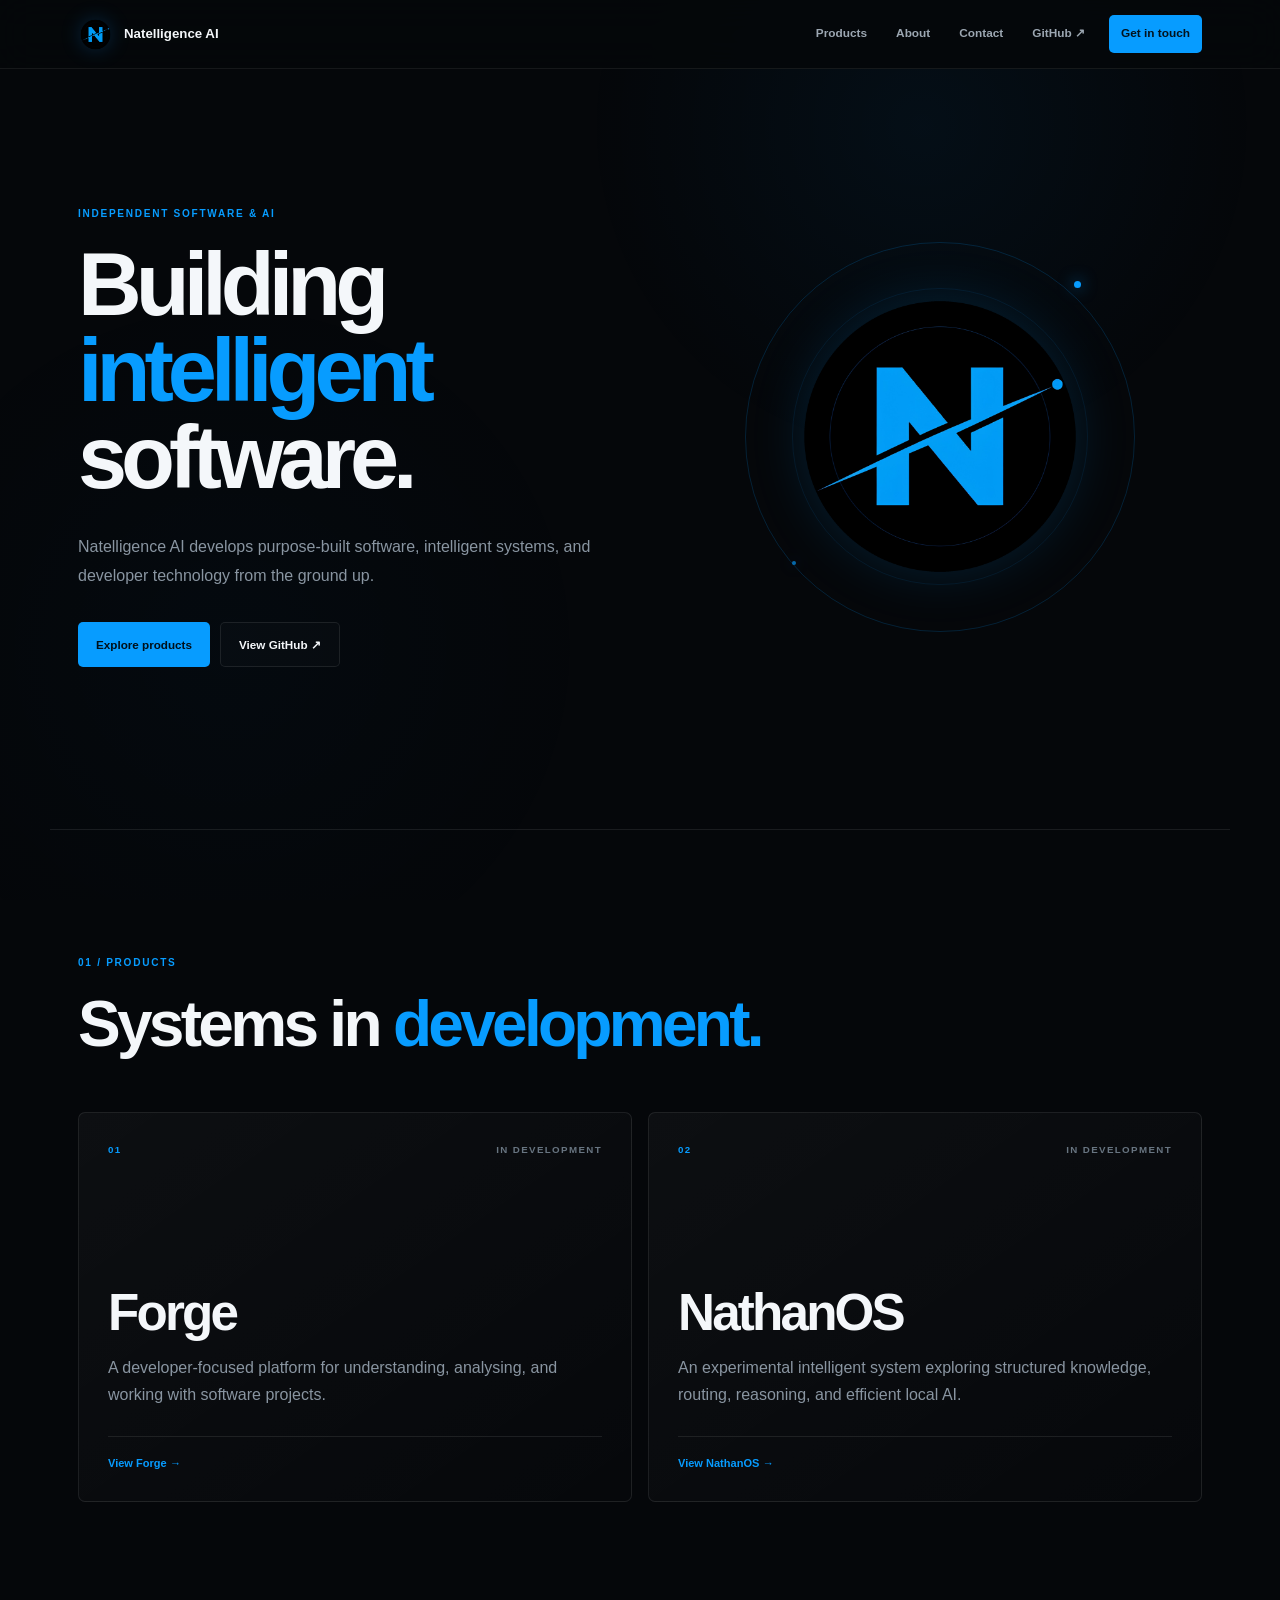
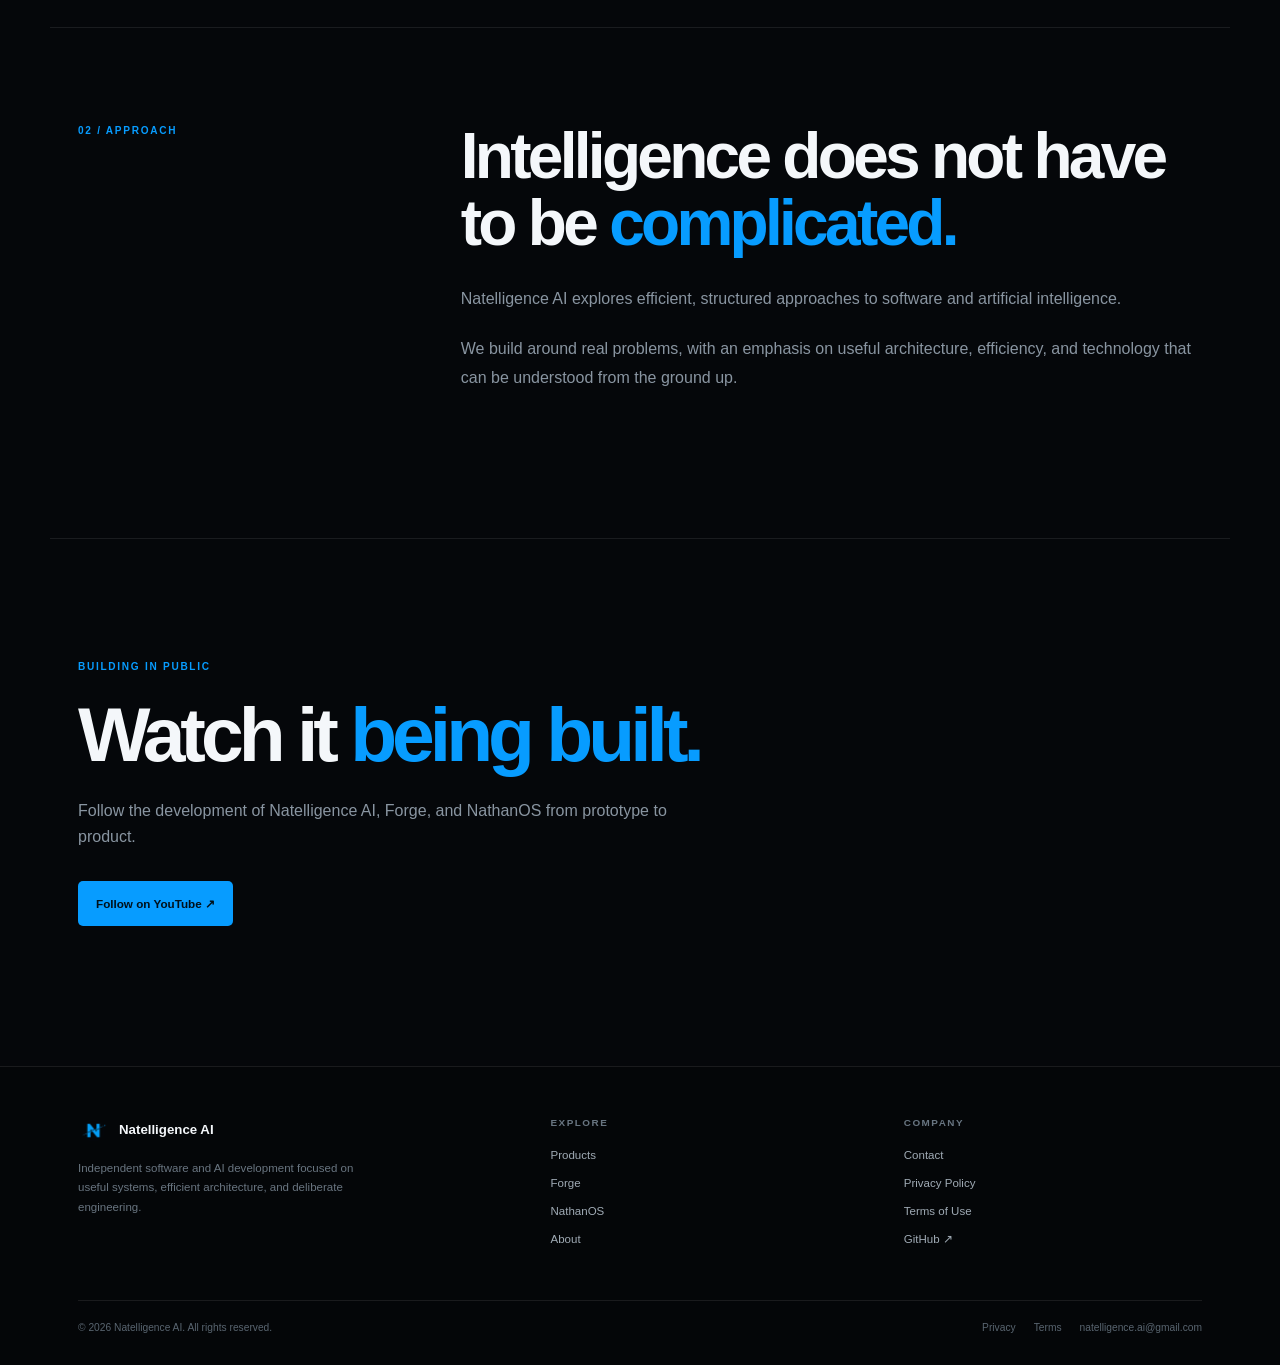
==== index.html @ efa5cb66 "Launch Natelligence AI website" ====
<!doctype html><html lang="en-NZ"><head><meta charset="utf-8"><meta name="viewport" content="width=device-width, initial-scale=1"><meta name="description" content="Natelligence AI builds independent software and AI systems."><meta name="theme-color" content="#05070a"><title>Home | Natelligence AI</title><link rel="stylesheet" href="style.css"></head><body>
<header class="site-header"><div class="header-inner"><a class="brand" href="index.html"><img class="brand-mark" src="assets/logo.png" alt=""><span>Natelligence AI</span></a><nav class="nav" aria-label="Primary navigation"><a href="products.html">Products</a><a href="about.html">About</a><a href="contact.html">Contact</a><a href="https://github.com/Natelligence-AI" target="_blank" rel="noopener">GitHub ↗</a><a class="nav-cta" href="contact.html">Get in touch</a></nav></div></header>
<main><section class="hero container"><div><div class="eyebrow">Independent software & AI</div><h1>Building <span>intelligent</span> software.</h1><p class="lead">Natelligence AI develops purpose-built software, intelligent systems, and developer technology from the ground up.</p><div class="actions"><a class="btn primary" href="products.html">Explore products</a><a class="btn secondary" href="https://github.com/Natelligence-AI" target="_blank" rel="noopener">View GitHub ↗</a></div></div><div class="visual" aria-hidden="true"><div class="logo-wrap"><div class="logo-glow"></div><div class="ring one"></div><div class="ring two"></div><div class="ring three"></div><div class="orbit one"></div><div class="orbit two"></div><img class="logo" src="assets/logo.png" alt=""></div></div></section><div class="rule"></div><section class="section container"><div class="section-head"><div class="eyebrow">01 / Products</div><h2>Systems in <span class="accent">development.</span></h2></div><div class="grid"><a class="card" href="forge.html"><div class="cardtop"><span class="number">01</span><span class="status">IN DEVELOPMENT</span></div><div class="cardbody"><h3>Forge</h3><p>A developer-focused platform for understanding, analysing, and working with software projects.</p></div><div class="cardfoot">View Forge →</div></a><a class="card" href="nathanos.html"><div class="cardtop"><span class="number">02</span><span class="status">IN DEVELOPMENT</span></div><div class="cardbody"><h3>NathanOS</h3><p>An experimental intelligent system exploring structured knowledge, routing, reasoning, and efficient local AI.</p></div><div class="cardfoot">View NathanOS →</div></a></div></section><section class="section split container"><div><div class="eyebrow">02 / Approach</div></div><div class="prose"><h2>Intelligence does not have to be <span class="accent">complicated.</span></h2><p>Natelligence AI explores efficient, structured approaches to software and artificial intelligence.</p><p>We build around real problems, with an emphasis on useful architecture, efficiency, and technology that can be understood from the ground up.</p></div></section><section class="build"><div class="eyebrow">Building in public</div><h2>Watch it <span class="accent">being built.</span></h2><p>Follow the development of Natelligence AI, Forge, and NathanOS from prototype to product.</p><a class="btn primary" href="https://www.youtube.com/@TheeNathanos" target="_blank" rel="noopener">Follow on YouTube ↗</a></section></main>
<footer class="site-footer"><div class="footer-inner"><div class="footer-main"><div><div class="footer-brand"><img class="footer-logo" src="assets/logo.png" alt=""><span>Natelligence AI</span></div><p class="footer-desc">Independent software and AI development focused on useful systems, efficient architecture, and deliberate engineering.</p></div><div class="footer-col"><h4>EXPLORE</h4><a href="products.html">Products</a><a href="forge.html">Forge</a><a href="nathanos.html">NathanOS</a><a href="about.html">About</a></div><div class="footer-col"><h4>COMPANY</h4><a href="contact.html">Contact</a><a href="privacy.html">Privacy Policy</a><a href="terms.html">Terms of Use</a><a href="https://github.com/Natelligence-AI" target="_blank" rel="noopener">GitHub ↗</a></div></div><div class="footer-bottom"><span>© 2026 Natelligence AI. All rights reserved.</span><div class="legal-links"><a href="privacy.html">Privacy</a><a href="terms.html">Terms</a><a href="contact.html">natelligence.ai@gmail.com</a></div></div></div></footer></body></html>
---- style.css ----
:root{--bg:#05070a;--panel:#0a0e13;--text:#f4f7fa;--muted:#8995a1;--blue:#079cff;--bright:#22adff;--line:rgba(255,255,255,.085);--blue-line:rgba(7,156,255,.30);--max:1180px}
*{box-sizing:border-box;margin:0;padding:0}html{scroll-behavior:smooth}body{background:var(--bg);color:var(--text);font-family:Inter,ui-sans-serif,-apple-system,BlinkMacSystemFont,"Segoe UI",Arial,sans-serif;line-height:1.65;overflow-x:hidden}
body:before{content:"";position:fixed;inset:0;pointer-events:none;z-index:-1;background:radial-gradient(circle at 72% 14%,rgba(7,156,255,.055),transparent 28%),radial-gradient(circle at 18% 72%,rgba(7,156,255,.025),transparent 30%)}
a{color:inherit;text-decoration:none}img{display:block;max-width:100%}
.site-header{position:sticky;top:0;z-index:50;border-bottom:1px solid rgba(255,255,255,.07);background:rgba(5,7,10,.86);backdrop-filter:blur(18px)}
.header-inner{max-width:var(--max);margin:auto;padding:15px 28px;min-height:68px;display:flex;align-items:center;justify-content:space-between;gap:30px}
.brand{display:flex;align-items:center;gap:11px;font-size:.83rem;font-weight:780}.brand-mark{width:35px;height:35px;object-fit:contain;filter:drop-shadow(0 0 10px rgba(7,156,255,.22))}
.nav{display:flex;align-items:center;gap:5px}.nav a{position:relative;color:#9ca7b2;font-size:.74rem;font-weight:650;padding:9px 12px;border-radius:5px;transition:.2s}
.nav a:after{content:"";position:absolute;left:12px;right:12px;bottom:4px;height:1px;background:var(--blue);transform:scaleX(0);transform-origin:left;transition:.22s}.nav a:hover{color:var(--text);background:rgba(255,255,255,.035)}.nav a:hover:after{transform:scaleX(1)}
.nav .nav-cta{color:#03131e;background:var(--blue);margin-left:7px}.nav .nav-cta:hover{color:#03131e;background:var(--bright);transform:translateY(-1px)}.nav .nav-cta:after{display:none}
.container{max-width:var(--max);margin:auto;padding-left:28px;padding-right:28px}.eyebrow{color:var(--blue);font-size:.63rem;font-weight:800;letter-spacing:.17em;margin-bottom:19px;text-transform:uppercase}
.hero{min-height:760px;display:grid;grid-template-columns:1.02fr .98fr;align-items:center;gap:55px;padding-top:80px;padding-bottom:105px}.hero h1{font-size:clamp(3.4rem,6.9vw,6.5rem);line-height:.98;letter-spacing:-.068em;margin-bottom:30px}.hero h1 span,.accent{color:var(--blue)}
.lead{max-width:610px;color:var(--muted);font-size:1rem;line-height:1.85;margin-bottom:31px}.actions{display:flex;gap:10px;flex-wrap:wrap}
.btn{position:relative;display:inline-flex;align-items:center;justify-content:center;min-height:45px;padding:0 18px;border-radius:5px;font-size:.73rem;font-weight:760;overflow:hidden;transition:transform .2s,border-color .2s,background .2s}.btn:before{content:"";position:absolute;inset:0;background:linear-gradient(110deg,transparent 30%,rgba(255,255,255,.18),transparent 70%);transform:translateX(-120%);transition:transform .55s}.btn:hover:before{transform:translateX(120%)}.btn:hover{transform:translateY(-2px)}.btn.primary{background:var(--blue);color:#00101a}.btn.primary:hover{background:var(--bright)}.btn.secondary{border:1px solid var(--line);background:rgba(255,255,255,.015)}.btn.secondary:hover{border-color:var(--blue-line);background:rgba(7,156,255,.045)}
.visual{height:500px;display:grid;place-items:center;position:relative}.logo-wrap{position:relative;width:min(390px,78%);aspect-ratio:1;display:grid;place-items:center}.logo{width:82%;height:82%;object-fit:contain;position:relative;z-index:4;filter:drop-shadow(0 0 26px rgba(7,156,255,.16));animation:float 6s ease-in-out infinite}.logo-glow{position:absolute;width:62%;height:62%;border-radius:50%;background:radial-gradient(circle,rgba(7,156,255,.19),rgba(7,156,255,.045) 44%,transparent 72%);filter:blur(18px)}.ring{position:absolute;border:1px solid rgba(7,156,255,.18);border-radius:50%}.ring.one{inset:0}.ring.two{inset:12%;border-color:rgba(7,156,255,.09)}.ring.three{inset:25%;border-color:rgba(7,156,255,.06)}.orbit{position:absolute;width:7px;height:7px;border-radius:50%;background:var(--blue);box-shadow:0 0 16px rgba(7,156,255,.8);z-index:5}.orbit.one{top:10%;right:14%}.orbit.two{bottom:17%;left:12%;width:4px;height:4px;opacity:.65}@keyframes float{0%,100%{transform:translateY(0)}50%{transform:translateY(-8px)}}
.rule{height:1px;background:var(--line);max-width:var(--max);margin:auto}.section{padding-top:125px;padding-bottom:125px}.section-head{max-width:760px;margin-bottom:55px}.section h2{font-size:clamp(2.6rem,5vw,5rem);line-height:1.04;letter-spacing:-.058em}.section h2 span{white-space:nowrap}
.grid{display:grid;grid-template-columns:repeat(2,1fr);gap:16px}.card{min-height:390px;border:1px solid var(--line);border-radius:7px;background:linear-gradient(145deg,rgba(255,255,255,.035),rgba(255,255,255,.008));padding:29px;display:flex;flex-direction:column;position:relative;overflow:hidden;transition:.28s}.card:after{content:"";position:absolute;left:0;top:0;width:2px;height:100%;background:var(--blue);transform:scaleY(0);transform-origin:top;transition:.3s}.card:hover{transform:translateY(-5px);border-color:var(--blue-line);background:var(--panel)}.card:hover:after{transform:scaleY(1)}.cardtop{display:flex;justify-content:space-between;gap:20px}.number,.status{font-size:.61rem;font-weight:800;letter-spacing:.14em}.number{color:var(--blue)}.status{color:#687581}.cardbody{margin-top:auto}.card h3{font-size:clamp(2.2rem,4vw,3.2rem);letter-spacing:-.055em;line-height:1.05;margin-bottom:15px}.card p{color:var(--muted);max-width:520px}.cardfoot{margin-top:28px;padding-top:17px;border-top:1px solid var(--line);color:var(--blue);font-size:.69rem;font-weight:760}
.split{border-top:1px solid var(--line);display:grid;grid-template-columns:.58fr 1.42fr;gap:80px;padding-top:95px}.prose{max-width:760px}.prose h2{margin-bottom:28px}.prose p{color:var(--muted);font-size:1rem;line-height:1.85;margin-bottom:20px}.page-hero{padding-top:100px;padding-bottom:70px}.page-hero h1{font-size:clamp(3.1rem,6.2vw,6rem);line-height:1.02;letter-spacing:-.065em;max-width:950px;margin-bottom:26px}
.build{border-top:1px solid var(--line);max-width:var(--max);margin:auto;padding:120px 28px 140px}.build h2{font-size:clamp(3rem,6vw,6rem);line-height:1.02;letter-spacing:-.065em;margin-bottom:25px}.build p{color:var(--muted);max-width:590px;margin-bottom:30px}
.legal{max-width:850px;margin:auto;padding:75px 28px 130px}.legal h1{font-size:clamp(2.9rem,5vw,5rem);line-height:1.04;letter-spacing:-.06em;margin-bottom:13px}.legal .updated{color:#687581;font-size:.72rem;margin-bottom:55px}.legal h2{font-size:1.18rem;line-height:1.3;margin:38px 0 12px}.legal p,.legal li{color:var(--muted);margin-bottom:13px}.legal ul{padding-left:22px}.legal a{color:var(--blue);text-decoration:underline;text-underline-offset:3px}
.contact-box{border:1px solid var(--line);background:var(--panel);border-radius:7px;padding:27px;margin-top:25px}.contact-row{display:flex;justify-content:space-between;gap:20px;padding:13px 0;border-bottom:1px solid var(--line);font-size:.82rem}.contact-row:last-child{border-bottom:0}.contact-row span:first-child{color:#687581}.contact-row span:last-child{text-align:right}
.site-footer{border-top:1px solid var(--line);background:#040608}.footer-inner{max-width:var(--max);margin:auto;padding:48px 28px 28px}.footer-main{display:grid;grid-template-columns:1.4fr 1fr 1fr;gap:55px;padding-bottom:42px}.footer-brand{display:flex;align-items:center;gap:10px;font-size:.83rem;font-weight:780;margin-bottom:13px}.footer-logo{width:31px;height:31px;object-fit:contain;mix-blend-mode:screen}.footer-desc{color:#697580;font-size:.72rem;line-height:1.7;max-width:300px}.footer-col h4{font-size:.62rem;letter-spacing:.15em;color:#687581;margin-bottom:15px}.footer-col a{display:block;color:#a0abb5;font-size:.72rem;margin:9px 0;transition:.18s}.footer-col a:hover{color:var(--blue);transform:translateX(2px)}.footer-bottom{border-top:1px solid var(--line);padding-top:19px;display:flex;justify-content:space-between;gap:20px;color:#596570;font-size:.64rem}.legal-links{display:flex;gap:18px}.footer-bottom a:hover{color:#aeb8c1}
@media(max-width:820px){.header-inner{padding:13px 20px}.nav{gap:1px}.nav a{padding:8px}.nav a:nth-child(2){display:none}.nav .nav-cta{margin-left:2px}.container{padding-left:20px;padding-right:20px}.hero{grid-template-columns:1fr;gap:20px;padding-top:55px;padding-bottom:85px;min-height:auto}.hero h1{font-size:clamp(3.25rem,14vw,5rem)}.visual{height:390px}.logo-wrap{width:min(350px,84%)}.section{padding-top:90px;padding-bottom:90px}.grid{grid-template-columns:1fr}.split{grid-template-columns:1fr;gap:30px;padding-top:65px}.page-hero{padding-top:70px;padding-bottom:45px}.page-hero h1{font-size:clamp(3rem,14vw,5rem)}.build{padding:90px 20px 105px}.legal{padding:55px 20px 100px}.footer-inner{padding:40px 20px 22px}.footer-main{grid-template-columns:1fr 1fr;gap:35px}.footer-main>div:first-child{grid-column:1/-1}.footer-bottom{flex-direction:column}}
@media(max-width:480px){.brand span{display:none}.nav a:nth-child(3){display:none}.nav .nav-cta{font-size:.68rem}.footer-main{grid-template-columns:1fr}.footer-main>div:first-child{grid-column:auto}.footer-bottom .legal-links{flex-wrap:wrap;gap:12px}}
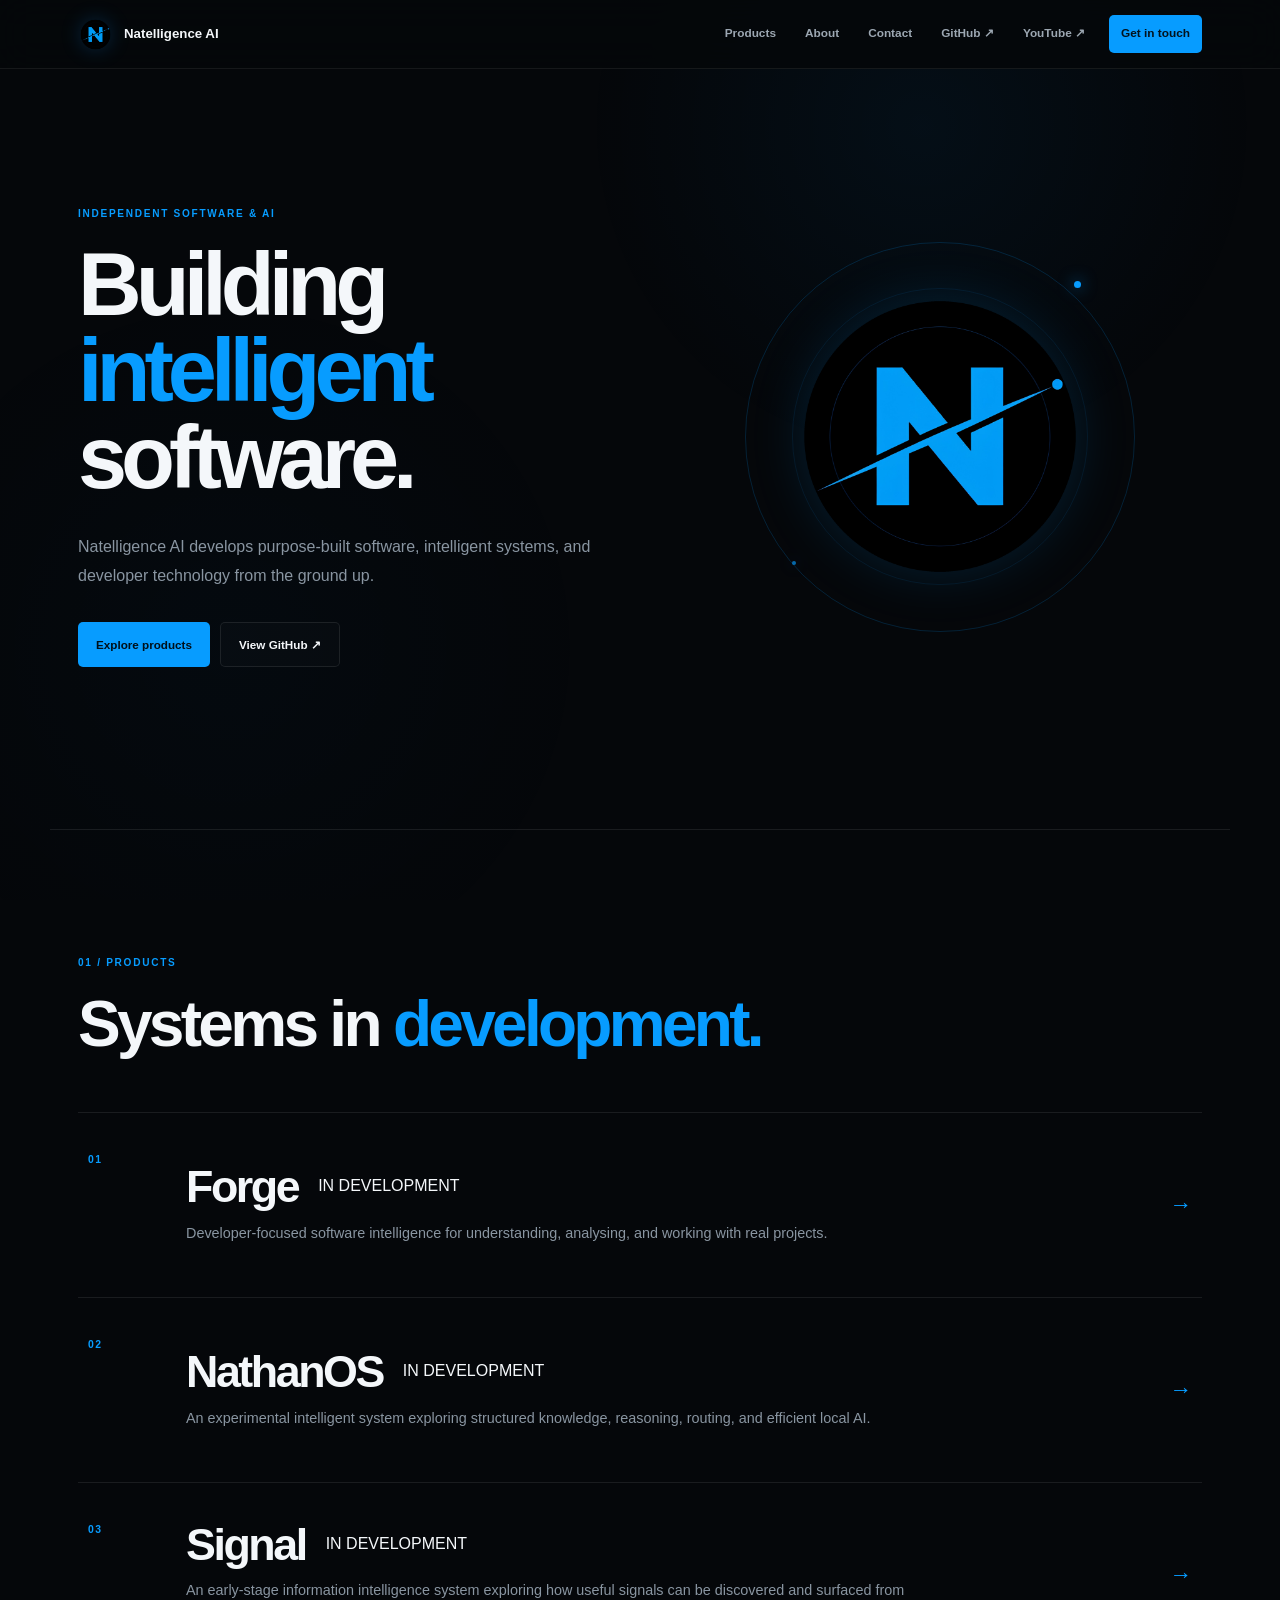
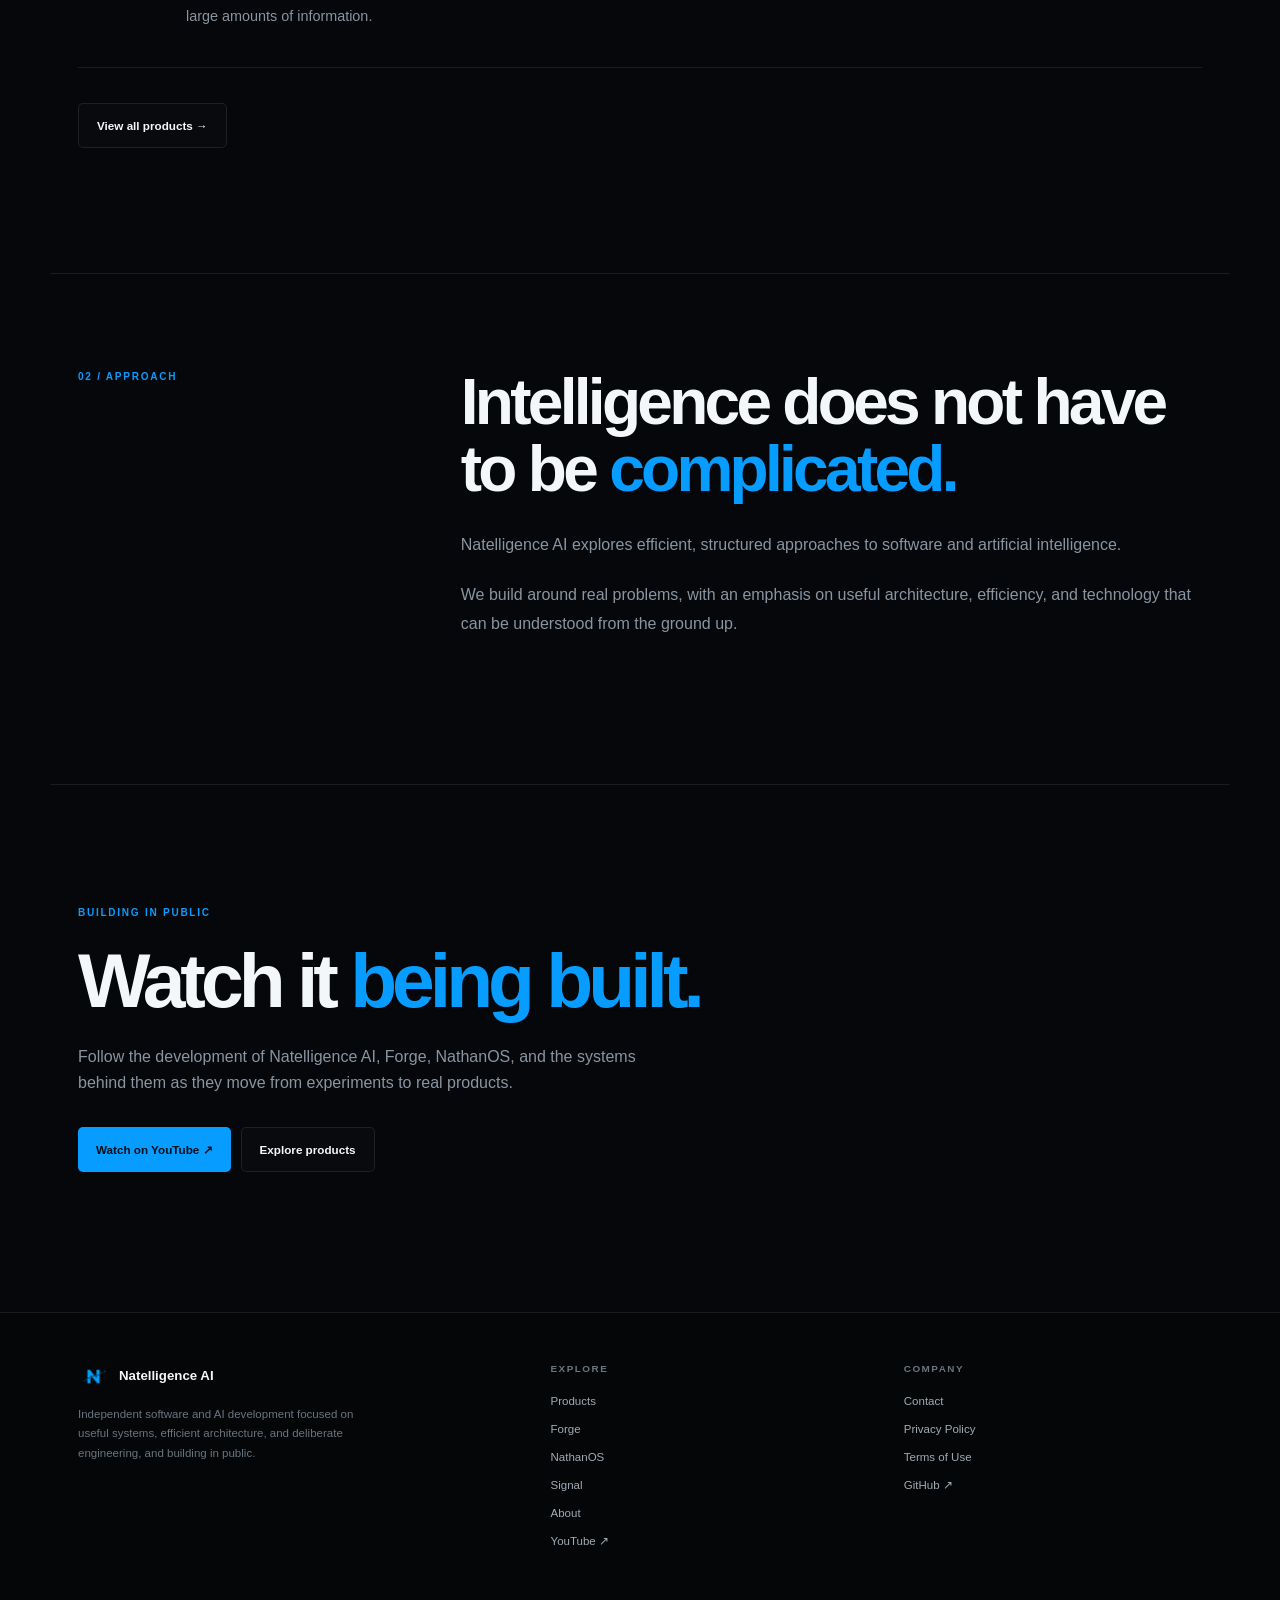
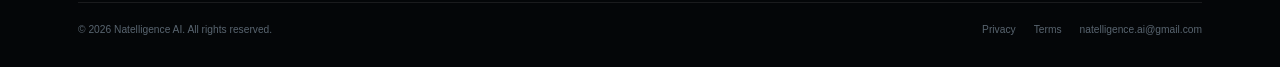
==== commit 40e72319: "Updated site with Signal" ====
--- a/index.html
+++ b/index.html
@@ -1,4 +1,333 @@
-<!doctype html><html lang="en-NZ"><head><meta charset="utf-8"><meta name="viewport" content="width=device-width, initial-scale=1"><meta name="description" content="Natelligence AI builds independent software and AI systems."><meta name="theme-color" content="#05070a"><title>Home | Natelligence AI</title><link rel="stylesheet" href="style.css"></head><body>
-<header class="site-header"><div class="header-inner"><a class="brand" href="index.html"><img class="brand-mark" src="assets/logo.png" alt=""><span>Natelligence AI</span></a><nav class="nav" aria-label="Primary navigation"><a href="products.html">Products</a><a href="about.html">About</a><a href="contact.html">Contact</a><a href="https://github.com/Natelligence-AI" target="_blank" rel="noopener">GitHub ↗</a><a class="nav-cta" href="contact.html">Get in touch</a></nav></div></header>
-<main><section class="hero container"><div><div class="eyebrow">Independent software & AI</div><h1>Building <span>intelligent</span> software.</h1><p class="lead">Natelligence AI develops purpose-built software, intelligent systems, and developer technology from the ground up.</p><div class="actions"><a class="btn primary" href="products.html">Explore products</a><a class="btn secondary" href="https://github.com/Natelligence-AI" target="_blank" rel="noopener">View GitHub ↗</a></div></div><div class="visual" aria-hidden="true"><div class="logo-wrap"><div class="logo-glow"></div><div class="ring one"></div><div class="ring two"></div><div class="ring three"></div><div class="orbit one"></div><div class="orbit two"></div><img class="logo" src="assets/logo.png" alt=""></div></div></section><div class="rule"></div><section class="section container"><div class="section-head"><div class="eyebrow">01 / Products</div><h2>Systems in <span class="accent">development.</span></h2></div><div class="grid"><a class="card" href="forge.html"><div class="cardtop"><span class="number">01</span><span class="status">IN DEVELOPMENT</span></div><div class="cardbody"><h3>Forge</h3><p>A developer-focused platform for understanding, analysing, and working with software projects.</p></div><div class="cardfoot">View Forge →</div></a><a class="card" href="nathanos.html"><div class="cardtop"><span class="number">02</span><span class="status">IN DEVELOPMENT</span></div><div class="cardbody"><h3>NathanOS</h3><p>An experimental intelligent system exploring structured knowledge, routing, reasoning, and efficient local AI.</p></div><div class="cardfoot">View NathanOS →</div></a></div></section><section class="section split container"><div><div class="eyebrow">02 / Approach</div></div><div class="prose"><h2>Intelligence does not have to be <span class="accent">complicated.</span></h2><p>Natelligence AI explores efficient, structured approaches to software and artificial intelligence.</p><p>We build around real problems, with an emphasis on useful architecture, efficiency, and technology that can be understood from the ground up.</p></div></section><section class="build"><div class="eyebrow">Building in public</div><h2>Watch it <span class="accent">being built.</span></h2><p>Follow the development of Natelligence AI, Forge, and NathanOS from prototype to product.</p><a class="btn primary" href="https://www.youtube.com/@TheeNathanos" target="_blank" rel="noopener">Follow on YouTube ↗</a></section></main>
-<footer class="site-footer"><div class="footer-inner"><div class="footer-main"><div><div class="footer-brand"><img class="footer-logo" src="assets/logo.png" alt=""><span>Natelligence AI</span></div><p class="footer-desc">Independent software and AI development focused on useful systems, efficient architecture, and deliberate engineering.</p></div><div class="footer-col"><h4>EXPLORE</h4><a href="products.html">Products</a><a href="forge.html">Forge</a><a href="nathanos.html">NathanOS</a><a href="about.html">About</a></div><div class="footer-col"><h4>COMPANY</h4><a href="contact.html">Contact</a><a href="privacy.html">Privacy Policy</a><a href="terms.html">Terms of Use</a><a href="https://github.com/Natelligence-AI" target="_blank" rel="noopener">GitHub ↗</a></div></div><div class="footer-bottom"><span>© 2026 Natelligence AI. All rights reserved.</span><div class="legal-links"><a href="privacy.html">Privacy</a><a href="terms.html">Terms</a><a href="contact.html">natelligence.ai@gmail.com</a></div></div></div></footer></body></html>+<!doctype html>
+<html lang="en-NZ">
+<head>
+<meta charset="utf-8">
+<meta name="viewport" content="width=device-width, initial-scale=1">
+<meta name="description" content="Natelligence AI builds independent software and AI systems.">
+<meta name="theme-color" content="#05070a">
+<title>Home | Natelligence AI</title>
+<link rel="stylesheet" href="style.css">
+<link rel="icon" href="favicon.ico" sizes="any">
+<link rel="icon" type="image/png" sizes="64x64" href="assets/favicon.png">
+</head>
+
+<body>
+
+<header class="site-header">
+<div class="header-inner">
+
+<a class="brand" href="index.html">
+<img class="brand-mark" src="assets/logo.png" alt="">
+<span>Natelligence AI</span>
+</a>
+
+<nav class="nav" aria-label="Primary navigation">
+<a href="products.html">Products</a>
+<a href="about.html">About</a>
+<a href="contact.html">Contact</a>
+<a href="https://github.com/Natelligence-AI" target="_blank" rel="noopener">GitHub ↗</a>
+<a href="https://www.youtube.com/@TheeNathanos" target="_blank" rel="noopener">YouTube ↗</a>
+<a class="nav-cta" href="contact.html">Get in touch</a>
+</nav>
+
+</div>
+</header>
+
+
+<main>
+
+<section class="hero container">
+
+<div>
+
+<div class="eyebrow">Independent software &amp; AI</div>
+
+<h1>Building <span>intelligent</span> software.</h1>
+
+<p class="lead">
+Natelligence AI develops purpose-built software, intelligent systems, and developer technology from the ground up.
+</p>
+
+<div class="actions">
+
+<a class="btn primary" href="products.html">
+Explore products
+</a>
+
+<a class="btn secondary" href="https://github.com/Natelligence-AI" target="_blank" rel="noopener">
+View GitHub ↗
+</a>
+
+</div>
+
+</div>
+
+
+<div class="visual" aria-hidden="true">
+
+<div class="logo-wrap">
+
+<div class="logo-glow"></div>
+
+<div class="ring one"></div>
+<div class="ring two"></div>
+<div class="ring three"></div>
+
+<div class="orbit one"></div>
+<div class="orbit two"></div>
+
+<img class="logo" src="assets/logo.png" alt="">
+
+</div>
+
+</div>
+
+</section>
+
+
+<div class="rule"></div>
+
+
+<section class="section container">
+
+<div class="section-head">
+
+<div class="eyebrow">01 / Products</div>
+
+<h2>
+Systems in <span class="accent">development.</span>
+</h2>
+
+</div>
+
+
+<div class="home-products">
+
+
+<a class="home-product" href="forge.html">
+
+<div class="home-product-number">
+01
+</div>
+
+<div class="home-product-main">
+
+<div class="home-product-top">
+
+<h3>Forge</h3>
+
+<span class="status">
+IN DEVELOPMENT
+</span>
+
+</div>
+
+<p>
+Developer-focused software intelligence for understanding, analysing, and working with real projects.
+</p>
+
+</div>
+
+<div class="home-product-arrow">
+→
+</div>
+
+</a>
+
+
+<a class="home-product" href="nathanos.html">
+
+<div class="home-product-number">
+02
+</div>
+
+<div class="home-product-main">
+
+<div class="home-product-top">
+
+<h3>NathanOS</h3>
+
+<span class="status">
+IN DEVELOPMENT
+</span>
+
+</div>
+
+<p>
+An experimental intelligent system exploring structured knowledge, reasoning, routing, and efficient local AI.
+</p>
+
+</div>
+
+<div class="home-product-arrow">
+→
+</div>
+
+</a>
+
+
+<a class="home-product" href="signal.html">
+
+<div class="home-product-number">
+03
+</div>
+
+<div class="home-product-main">
+
+<div class="home-product-top">
+
+<h3>Signal</h3>
+
+<span class="status">
+IN DEVELOPMENT
+</span>
+
+</div>
+
+<p>
+An early-stage information intelligence system exploring how useful signals can be discovered and surfaced from large amounts of information.
+</p>
+
+</div>
+
+<div class="home-product-arrow">
+→
+</div>
+
+</a>
+
+
+</div>
+
+
+<div class="product-overview-link">
+
+<a class="btn secondary" href="products.html">
+View all products →
+</a>
+
+</div>
+
+</section>
+
+
+<section class="section split container">
+
+<div>
+
+<div class="eyebrow">
+02 / Approach
+</div>
+
+</div>
+
+
+<div class="prose">
+
+<h2>
+Intelligence does not have to be <span class="accent">complicated.</span>
+</h2>
+
+<p>
+Natelligence AI explores efficient, structured approaches to software and artificial intelligence.
+</p>
+
+<p>
+We build around real problems, with an emphasis on useful architecture, efficiency, and technology that can be understood from the ground up.
+</p>
+
+</div>
+
+</section>
+
+
+<section class="build">
+    <div class="eyebrow">Building in public</div>
+    <h2>Watch it <span class="accent">being built.</span></h2>
+    <p>
+        Follow the development of Natelligence AI, Forge, NathanOS, and the
+        systems behind them as they move from experiments to real products.
+    </p>
+    <div class="actions">
+        <a class="btn primary" href="https://www.youtube.com/@TheeNathanos" target="_blank" rel="noopener">
+            Watch on YouTube ↗
+        </a>
+        <a class="btn secondary" href="products.html">
+            Explore products
+        </a>
+    </div>
+</section>
+
+</main>
+
+
+<footer class="site-footer">
+
+<div class="footer-inner">
+
+<div class="footer-main">
+
+<div>
+
+<div class="footer-brand">
+<img class="footer-logo" src="assets/logo.png" alt="">
+<span>Natelligence AI</span>
+</div>
+
+<p class="footer-desc">
+Independent software and AI development focused on useful systems, efficient architecture, and deliberate engineering, and building in public.
+</p>
+
+</div>
+
+
+<div class="footer-col">
+
+<h4>EXPLORE</h4>
+
+<a href="products.html">Products</a>
+<a href="forge.html">Forge</a>
+<a href="nathanos.html">NathanOS</a>
+<a href="signal.html">Signal</a>
+<a href="about.html">About</a>
+<a href="https://www.youtube.com/@TheeNathanos" target="_blank" rel="noopener">YouTube ↗</a>
+
+</div>
+
+
+<div class="footer-col">
+
+<h4>COMPANY</h4>
+
+<a href="contact.html">Contact</a>
+<a href="privacy.html">Privacy Policy</a>
+<a href="terms.html">Terms of Use</a>
+<a href="https://github.com/Natelligence-AI" target="_blank" rel="noopener">GitHub ↗</a>
+
+</div>
+
+</div>
+
+
+<div class="footer-bottom">
+
+<span>
+© 2026 Natelligence AI. All rights reserved.
+</span>
+
+<div class="legal-links">
+
+<a href="privacy.html">Privacy</a>
+<a href="terms.html">Terms</a>
+<a href="contact.html">natelligence.ai@gmail.com</a>
+
+</div>
+
+</div>
+
+</div>
+
+</footer>
+
+</body>
+</html>
--- a/style.css
+++ b/style.css
@@ -1,25 +1,964 @@
-
-:root{--bg:#05070a;--panel:#0a0e13;--text:#f4f7fa;--muted:#8995a1;--blue:#079cff;--bright:#22adff;--line:rgba(255,255,255,.085);--blue-line:rgba(7,156,255,.30);--max:1180px}
-*{box-sizing:border-box;margin:0;padding:0}html{scroll-behavior:smooth}body{background:var(--bg);color:var(--text);font-family:Inter,ui-sans-serif,-apple-system,BlinkMacSystemFont,"Segoe UI",Arial,sans-serif;line-height:1.65;overflow-x:hidden}
-body:before{content:"";position:fixed;inset:0;pointer-events:none;z-index:-1;background:radial-gradient(circle at 72% 14%,rgba(7,156,255,.055),transparent 28%),radial-gradient(circle at 18% 72%,rgba(7,156,255,.025),transparent 30%)}
-a{color:inherit;text-decoration:none}img{display:block;max-width:100%}
-.site-header{position:sticky;top:0;z-index:50;border-bottom:1px solid rgba(255,255,255,.07);background:rgba(5,7,10,.86);backdrop-filter:blur(18px)}
-.header-inner{max-width:var(--max);margin:auto;padding:15px 28px;min-height:68px;display:flex;align-items:center;justify-content:space-between;gap:30px}
-.brand{display:flex;align-items:center;gap:11px;font-size:.83rem;font-weight:780}.brand-mark{width:35px;height:35px;object-fit:contain;filter:drop-shadow(0 0 10px rgba(7,156,255,.22))}
-.nav{display:flex;align-items:center;gap:5px}.nav a{position:relative;color:#9ca7b2;font-size:.74rem;font-weight:650;padding:9px 12px;border-radius:5px;transition:.2s}
-.nav a:after{content:"";position:absolute;left:12px;right:12px;bottom:4px;height:1px;background:var(--blue);transform:scaleX(0);transform-origin:left;transition:.22s}.nav a:hover{color:var(--text);background:rgba(255,255,255,.035)}.nav a:hover:after{transform:scaleX(1)}
-.nav .nav-cta{color:#03131e;background:var(--blue);margin-left:7px}.nav .nav-cta:hover{color:#03131e;background:var(--bright);transform:translateY(-1px)}.nav .nav-cta:after{display:none}
-.container{max-width:var(--max);margin:auto;padding-left:28px;padding-right:28px}.eyebrow{color:var(--blue);font-size:.63rem;font-weight:800;letter-spacing:.17em;margin-bottom:19px;text-transform:uppercase}
-.hero{min-height:760px;display:grid;grid-template-columns:1.02fr .98fr;align-items:center;gap:55px;padding-top:80px;padding-bottom:105px}.hero h1{font-size:clamp(3.4rem,6.9vw,6.5rem);line-height:.98;letter-spacing:-.068em;margin-bottom:30px}.hero h1 span,.accent{color:var(--blue)}
-.lead{max-width:610px;color:var(--muted);font-size:1rem;line-height:1.85;margin-bottom:31px}.actions{display:flex;gap:10px;flex-wrap:wrap}
-.btn{position:relative;display:inline-flex;align-items:center;justify-content:center;min-height:45px;padding:0 18px;border-radius:5px;font-size:.73rem;font-weight:760;overflow:hidden;transition:transform .2s,border-color .2s,background .2s}.btn:before{content:"";position:absolute;inset:0;background:linear-gradient(110deg,transparent 30%,rgba(255,255,255,.18),transparent 70%);transform:translateX(-120%);transition:transform .55s}.btn:hover:before{transform:translateX(120%)}.btn:hover{transform:translateY(-2px)}.btn.primary{background:var(--blue);color:#00101a}.btn.primary:hover{background:var(--bright)}.btn.secondary{border:1px solid var(--line);background:rgba(255,255,255,.015)}.btn.secondary:hover{border-color:var(--blue-line);background:rgba(7,156,255,.045)}
-.visual{height:500px;display:grid;place-items:center;position:relative}.logo-wrap{position:relative;width:min(390px,78%);aspect-ratio:1;display:grid;place-items:center}.logo{width:82%;height:82%;object-fit:contain;position:relative;z-index:4;filter:drop-shadow(0 0 26px rgba(7,156,255,.16));animation:float 6s ease-in-out infinite}.logo-glow{position:absolute;width:62%;height:62%;border-radius:50%;background:radial-gradient(circle,rgba(7,156,255,.19),rgba(7,156,255,.045) 44%,transparent 72%);filter:blur(18px)}.ring{position:absolute;border:1px solid rgba(7,156,255,.18);border-radius:50%}.ring.one{inset:0}.ring.two{inset:12%;border-color:rgba(7,156,255,.09)}.ring.three{inset:25%;border-color:rgba(7,156,255,.06)}.orbit{position:absolute;width:7px;height:7px;border-radius:50%;background:var(--blue);box-shadow:0 0 16px rgba(7,156,255,.8);z-index:5}.orbit.one{top:10%;right:14%}.orbit.two{bottom:17%;left:12%;width:4px;height:4px;opacity:.65}@keyframes float{0%,100%{transform:translateY(0)}50%{transform:translateY(-8px)}}
-.rule{height:1px;background:var(--line);max-width:var(--max);margin:auto}.section{padding-top:125px;padding-bottom:125px}.section-head{max-width:760px;margin-bottom:55px}.section h2{font-size:clamp(2.6rem,5vw,5rem);line-height:1.04;letter-spacing:-.058em}.section h2 span{white-space:nowrap}
-.grid{display:grid;grid-template-columns:repeat(2,1fr);gap:16px}.card{min-height:390px;border:1px solid var(--line);border-radius:7px;background:linear-gradient(145deg,rgba(255,255,255,.035),rgba(255,255,255,.008));padding:29px;display:flex;flex-direction:column;position:relative;overflow:hidden;transition:.28s}.card:after{content:"";position:absolute;left:0;top:0;width:2px;height:100%;background:var(--blue);transform:scaleY(0);transform-origin:top;transition:.3s}.card:hover{transform:translateY(-5px);border-color:var(--blue-line);background:var(--panel)}.card:hover:after{transform:scaleY(1)}.cardtop{display:flex;justify-content:space-between;gap:20px}.number,.status{font-size:.61rem;font-weight:800;letter-spacing:.14em}.number{color:var(--blue)}.status{color:#687581}.cardbody{margin-top:auto}.card h3{font-size:clamp(2.2rem,4vw,3.2rem);letter-spacing:-.055em;line-height:1.05;margin-bottom:15px}.card p{color:var(--muted);max-width:520px}.cardfoot{margin-top:28px;padding-top:17px;border-top:1px solid var(--line);color:var(--blue);font-size:.69rem;font-weight:760}
-.split{border-top:1px solid var(--line);display:grid;grid-template-columns:.58fr 1.42fr;gap:80px;padding-top:95px}.prose{max-width:760px}.prose h2{margin-bottom:28px}.prose p{color:var(--muted);font-size:1rem;line-height:1.85;margin-bottom:20px}.page-hero{padding-top:100px;padding-bottom:70px}.page-hero h1{font-size:clamp(3.1rem,6.2vw,6rem);line-height:1.02;letter-spacing:-.065em;max-width:950px;margin-bottom:26px}
-.build{border-top:1px solid var(--line);max-width:var(--max);margin:auto;padding:120px 28px 140px}.build h2{font-size:clamp(3rem,6vw,6rem);line-height:1.02;letter-spacing:-.065em;margin-bottom:25px}.build p{color:var(--muted);max-width:590px;margin-bottom:30px}
-.legal{max-width:850px;margin:auto;padding:75px 28px 130px}.legal h1{font-size:clamp(2.9rem,5vw,5rem);line-height:1.04;letter-spacing:-.06em;margin-bottom:13px}.legal .updated{color:#687581;font-size:.72rem;margin-bottom:55px}.legal h2{font-size:1.18rem;line-height:1.3;margin:38px 0 12px}.legal p,.legal li{color:var(--muted);margin-bottom:13px}.legal ul{padding-left:22px}.legal a{color:var(--blue);text-decoration:underline;text-underline-offset:3px}
-.contact-box{border:1px solid var(--line);background:var(--panel);border-radius:7px;padding:27px;margin-top:25px}.contact-row{display:flex;justify-content:space-between;gap:20px;padding:13px 0;border-bottom:1px solid var(--line);font-size:.82rem}.contact-row:last-child{border-bottom:0}.contact-row span:first-child{color:#687581}.contact-row span:last-child{text-align:right}
-.site-footer{border-top:1px solid var(--line);background:#040608}.footer-inner{max-width:var(--max);margin:auto;padding:48px 28px 28px}.footer-main{display:grid;grid-template-columns:1.4fr 1fr 1fr;gap:55px;padding-bottom:42px}.footer-brand{display:flex;align-items:center;gap:10px;font-size:.83rem;font-weight:780;margin-bottom:13px}.footer-logo{width:31px;height:31px;object-fit:contain;mix-blend-mode:screen}.footer-desc{color:#697580;font-size:.72rem;line-height:1.7;max-width:300px}.footer-col h4{font-size:.62rem;letter-spacing:.15em;color:#687581;margin-bottom:15px}.footer-col a{display:block;color:#a0abb5;font-size:.72rem;margin:9px 0;transition:.18s}.footer-col a:hover{color:var(--blue);transform:translateX(2px)}.footer-bottom{border-top:1px solid var(--line);padding-top:19px;display:flex;justify-content:space-between;gap:20px;color:#596570;font-size:.64rem}.legal-links{display:flex;gap:18px}.footer-bottom a:hover{color:#aeb8c1}
-@media(max-width:820px){.header-inner{padding:13px 20px}.nav{gap:1px}.nav a{padding:8px}.nav a:nth-child(2){display:none}.nav .nav-cta{margin-left:2px}.container{padding-left:20px;padding-right:20px}.hero{grid-template-columns:1fr;gap:20px;padding-top:55px;padding-bottom:85px;min-height:auto}.hero h1{font-size:clamp(3.25rem,14vw,5rem)}.visual{height:390px}.logo-wrap{width:min(350px,84%)}.section{padding-top:90px;padding-bottom:90px}.grid{grid-template-columns:1fr}.split{grid-template-columns:1fr;gap:30px;padding-top:65px}.page-hero{padding-top:70px;padding-bottom:45px}.page-hero h1{font-size:clamp(3rem,14vw,5rem)}.build{padding:90px 20px 105px}.legal{padding:55px 20px 100px}.footer-inner{padding:40px 20px 22px}.footer-main{grid-template-columns:1fr 1fr;gap:35px}.footer-main>div:first-child{grid-column:1/-1}.footer-bottom{flex-direction:column}}
-@media(max-width:480px){.brand span{display:none}.nav a:nth-child(3){display:none}.nav .nav-cta{font-size:.68rem}.footer-main{grid-template-columns:1fr}.footer-main>div:first-child{grid-column:auto}.footer-bottom .legal-links{flex-wrap:wrap;gap:12px}}
+:root{
+--bg:#05070a;
+--panel:#0a0e13;
+--text:#f4f7fa;
+--muted:#8995a1;
+--blue:#079cff;
+--bright:#22adff;
+--line:rgba(255,255,255,.085);
+--blue-line:rgba(7,156,255,.30);
+--max:1180px
+}
+
+*{
+box-sizing:border-box;
+margin:0;
+padding:0
+}
+
+html{
+scroll-behavior:smooth
+}
+
+body{
+background:var(--bg);
+color:var(--text);
+font-family:Inter,ui-sans-serif,-apple-system,BlinkMacSystemFont,"Segoe UI",Arial,sans-serif;
+line-height:1.65;
+overflow-x:hidden
+}
+
+body:before{
+content:"";
+position:fixed;
+inset:0;
+pointer-events:none;
+z-index:-1;
+background:
+radial-gradient(circle at 72% 14%,rgba(7,156,255,.055),transparent 28%),
+radial-gradient(circle at 18% 72%,rgba(7,156,255,.025),transparent 30%)
+}
+
+a{
+color:inherit;
+text-decoration:none
+}
+
+img{
+display:block;
+max-width:100%
+}
+
+
+/* Header */
+
+.site-header{
+position:sticky;
+top:0;
+z-index:50;
+border-bottom:1px solid rgba(255,255,255,.07);
+background:rgba(5,7,10,.86);
+backdrop-filter:blur(18px)
+}
+
+.header-inner{
+max-width:var(--max);
+margin:auto;
+padding:15px 28px;
+min-height:68px;
+display:flex;
+align-items:center;
+justify-content:space-between;
+gap:30px
+}
+
+.brand{
+display:flex;
+align-items:center;
+gap:11px;
+font-size:.83rem;
+font-weight:780
+}
+
+.brand-mark{
+width:35px;
+height:35px;
+object-fit:contain;
+filter:drop-shadow(0 0 10px rgba(7,156,255,.22))
+}
+
+.nav{
+display:flex;
+align-items:center;
+gap:5px
+}
+
+.nav a{
+position:relative;
+color:#9ca7b2;
+font-size:.74rem;
+font-weight:650;
+padding:9px 12px;
+border-radius:5px;
+transition:.2s
+}
+
+.nav a:after{
+content:"";
+position:absolute;
+left:12px;
+right:12px;
+bottom:4px;
+height:1px;
+background:var(--blue);
+transform:scaleX(0);
+transform-origin:left;
+transition:.22s
+}
+
+.nav a:hover{
+color:var(--text);
+background:rgba(255,255,255,.035)
+}
+
+.nav a:hover:after{
+transform:scaleX(1)
+}
+
+.nav .nav-cta{
+color:#03131e;
+background:var(--blue);
+margin-left:7px
+}
+
+.nav .nav-cta:hover{
+color:#03131e;
+background:var(--bright);
+transform:translateY(-1px)
+}
+
+.nav .nav-cta:after{
+display:none
+}
+
+
+/* General */
+
+.container{
+max-width:var(--max);
+margin:auto;
+padding-left:28px;
+padding-right:28px
+}
+
+.eyebrow{
+color:var(--blue);
+font-size:.63rem;
+font-weight:800;
+letter-spacing:.17em;
+margin-bottom:19px;
+text-transform:uppercase
+}
+
+.accent{
+color:var(--blue)
+}
+
+.lead{
+max-width:610px;
+color:var(--muted);
+font-size:1rem;
+line-height:1.85;
+margin-bottom:31px
+}
+
+
+/* Buttons */
+
+.actions{
+display:flex;
+gap:10px;
+flex-wrap:wrap
+}
+
+.btn{
+position:relative;
+display:inline-flex;
+align-items:center;
+justify-content:center;
+min-height:45px;
+padding:0 18px;
+border-radius:5px;
+font-size:.73rem;
+font-weight:760;
+overflow:hidden;
+transition:
+transform .2s,
+border-color .2s,
+background .2s
+}
+
+.btn:before{
+content:"";
+position:absolute;
+inset:0;
+background:
+linear-gradient(
+110deg,
+transparent 30%,
+rgba(255,255,255,.18),
+transparent 70%
+);
+transform:translateX(-120%);
+transition:transform .55s
+}
+
+.btn:hover:before{
+transform:translateX(120%)
+}
+
+.btn:hover{
+transform:translateY(-2px)
+}
+
+.btn.primary{
+background:var(--blue);
+color:#00101a
+}
+
+.btn.primary:hover{
+background:var(--bright)
+}
+
+.btn.secondary{
+border:1px solid var(--line);
+background:rgba(255,255,255,.015)
+}
+
+.btn.secondary:hover{
+border-color:var(--blue-line);
+background:rgba(7,156,255,.045)
+}
+
+
+/* Hero */
+
+.hero{
+min-height:760px;
+display:grid;
+grid-template-columns:1.02fr .98fr;
+align-items:center;
+gap:55px;
+padding-top:80px;
+padding-bottom:105px
+}
+
+.hero h1{
+font-size:clamp(3.4rem,6.9vw,6.5rem);
+line-height:.98;
+letter-spacing:-.068em;
+margin-bottom:30px
+}
+
+.hero h1 span,
+.accent{
+color:var(--blue)
+}
+
+
+/* Hero visual */
+
+.visual{
+height:500px;
+display:grid;
+place-items:center;
+position:relative
+}
+
+.logo-wrap{
+position:relative;
+width:min(390px,78%);
+aspect-ratio:1;
+display:grid;
+place-items:center
+}
+
+.logo{
+width:82%;
+height:82%;
+object-fit:contain;
+position:relative;
+z-index:4;
+filter:drop-shadow(0 0 26px rgba(7,156,255,.16));
+animation:float 6s ease-in-out infinite
+}
+
+.logo-glow{
+position:absolute;
+width:62%;
+height:62%;
+border-radius:50%;
+background:
+radial-gradient(
+circle,
+rgba(7,156,255,.19),
+rgba(7,156,255,.045) 44%,
+transparent 72%
+);
+filter:blur(18px)
+}
+
+.ring{
+position:absolute;
+border:1px solid rgba(7,156,255,.18);
+border-radius:50%
+}
+
+.ring.one{
+inset:0
+}
+
+.ring.two{
+inset:12%;
+border-color:rgba(7,156,255,.09)
+}
+
+.ring.three{
+inset:25%;
+border-color:rgba(7,156,255,.06)
+}
+
+.orbit{
+position:absolute;
+width:7px;
+height:7px;
+border-radius:50%;
+background:var(--blue);
+box-shadow:0 0 16px rgba(7,156,255,.8);
+z-index:5
+}
+
+.orbit.one{
+top:10%;
+right:14%
+}
+
+.orbit.two{
+bottom:17%;
+left:12%;
+width:4px;
+height:4px;
+opacity:.65
+}
+
+@keyframes float{
+0%,100%{
+transform:translateY(0)
+}
+50%{
+transform:translateY(-8px)
+}
+}
+
+
+/* Divider */
+
+.rule{
+height:1px;
+background:var(--line);
+max-width:var(--max);
+margin:auto
+}
+
+
+/* Sections */
+
+.section{
+padding-top:125px;
+padding-bottom:125px
+}
+
+.section-head{
+max-width:760px;
+margin-bottom:55px
+}
+
+.section h2{
+font-size:clamp(2.6rem,5vw,5rem);
+line-height:1.04;
+letter-spacing:-.058em
+}
+
+.section h2 span{
+white-space:nowrap
+}
+
+
+/* Homepage product list */
+
+.home-products{
+display:flex;
+flex-direction:column;
+border-top:1px solid var(--line)
+}
+
+.home-product{
+display:grid;
+grid-template-columns:70px 1fr 45px;
+align-items:center;
+gap:28px;
+min-height:185px;
+padding:32px 10px;
+border-bottom:1px solid var(--line);
+transition:.25s
+}
+
+.home-product:hover{
+padding-left:20px;
+padding-right:0;
+background:rgba(7,156,255,.025)
+}
+
+.home-product-number{
+color:var(--blue);
+font-size:.65rem;
+font-weight:800;
+letter-spacing:.14em;
+align-self:start;
+padding-top:6px
+}
+
+.home-product-main{
+min-width:0
+}
+
+.home-product-top{
+display:flex;
+align-items:center;
+gap:20px;
+margin-bottom:12px
+}
+
+.home-product h3{
+font-size:clamp(2rem,3.5vw,3rem);
+line-height:1;
+letter-spacing:-.055em
+}
+
+.home-product p{
+color:var(--muted);
+max-width:720px;
+font-size:.9rem;
+line-height:1.75
+}
+
+.home-product-arrow{
+color:var(--blue);
+font-size:1.4rem;
+text-align:right;
+transition:.2s
+}
+
+.home-product:hover .home-product-arrow{
+transform:translateX(5px)
+}
+
+.product-overview-link{
+margin-top:35px
+}
+
+
+/* Product directory */
+
+.product-directory{
+padding-top:35px
+}
+
+.product-entry{
+display:grid;
+grid-template-columns:180px 1fr;
+gap:55px;
+padding:65px 0;
+border-top:1px solid var(--line)
+}
+
+.product-entry:last-child{
+border-bottom:1px solid var(--line)
+}
+
+.product-meta{
+display:flex;
+flex-direction:column;
+gap:10px
+}
+
+.product-meta .number{
+font-size:.68rem
+}
+
+.product-content{
+max-width:850px
+}
+
+.product-heading{
+display:flex;
+align-items:baseline;
+justify-content:space-between;
+gap:30px;
+margin-bottom:24px
+}
+
+.product-heading h2{
+font-size:clamp(3rem,5vw,5.2rem);
+line-height:1;
+letter-spacing:-.06em
+}
+
+.product-label{
+color:#687581;
+font-size:.65rem;
+font-weight:750;
+letter-spacing:.12em;
+text-transform:uppercase;
+white-space:nowrap
+}
+
+.product-content>p{
+color:var(--muted);
+font-size:1rem;
+line-height:1.85;
+max-width:760px;
+margin-bottom:18px
+}
+
+.product-actions{
+margin-top:30px
+}
+
+.product-note{
+color:#687581;
+font-size:.7rem;
+font-weight:650
+}
+
+
+/* Split content */
+
+.split{
+border-top:1px solid var(--line);
+display:grid;
+grid-template-columns:.58fr 1.42fr;
+gap:80px;
+padding-top:95px
+}
+
+.prose{
+max-width:760px
+}
+
+.prose h2{
+margin-bottom:28px
+}
+
+.prose p{
+color:var(--muted);
+font-size:1rem;
+line-height:1.85;
+margin-bottom:20px
+}
+
+
+/* Page hero */
+
+.page-hero{
+padding-top:100px;
+padding-bottom:70px
+}
+
+.page-hero h1{
+font-size:clamp(3.1rem,6.2vw,6rem);
+line-height:1.02;
+letter-spacing:-.065em;
+max-width:950px;
+margin-bottom:26px
+}
+
+
+/* Build section */
+
+.build{
+border-top:1px solid var(--line);
+max-width:var(--max);
+margin:auto;
+padding:120px 28px 140px
+}
+
+.build h2{
+font-size:clamp(3rem,6vw,6rem);
+line-height:1.02;
+letter-spacing:-.065em;
+margin-bottom:25px
+}
+
+.build p{
+color:var(--muted);
+max-width:590px;
+margin-bottom:30px
+}
+
+
+/* Legal */
+
+.legal{
+max-width:850px;
+margin:auto;
+padding:75px 28px 130px
+}
+
+.legal h1{
+font-size:clamp(2.9rem,5vw,5rem);
+line-height:1.04;
+letter-spacing:-.06em;
+margin-bottom:13px
+}
+
+.legal .updated{
+color:#687581;
+font-size:.72rem;
+margin-bottom:55px
+}
+
+.legal h2{
+font-size:1.18rem;
+line-height:1.3;
+margin:38px 0 12px
+}
+
+.legal p,
+.legal li{
+color:var(--muted);
+margin-bottom:13px
+}
+
+.legal ul{
+padding-left:22px
+}
+
+.legal a{
+color:var(--blue);
+text-decoration:underline;
+text-underline-offset:3px
+}
+
+
+/* Contact */
+
+.contact-box{
+border:1px solid var(--line);
+background:var(--panel);
+border-radius:7px;
+padding:27px;
+margin-top:25px
+}
+
+.contact-row{
+display:flex;
+justify-content:space-between;
+gap:20px;
+padding:13px 0;
+border-bottom:1px solid var(--line);
+font-size:.82rem
+}
+
+.contact-row:last-child{
+border-bottom:0
+}
+
+.contact-row span:first-child{
+color:#687581
+}
+
+.contact-row span:last-child{
+text-align:right
+}
+
+
+/* Footer */
+
+.site-footer{
+border-top:1px solid var(--line);
+background:#040608
+}
+
+.footer-inner{
+max-width:var(--max);
+margin:auto;
+padding:48px 28px 28px
+}
+
+.footer-main{
+display:grid;
+grid-template-columns:1.4fr 1fr 1fr;
+gap:55px;
+padding-bottom:42px
+}
+
+.footer-brand{
+display:flex;
+align-items:center;
+gap:10px;
+font-size:.83rem;
+font-weight:780;
+margin-bottom:13px
+}
+
+.footer-logo{
+width:31px;
+height:31px;
+object-fit:contain;
+mix-blend-mode:screen
+}
+
+.footer-desc{
+color:#697580;
+font-size:.72rem;
+line-height:1.7;
+max-width:300px
+}
+
+.footer-col h4{
+font-size:.62rem;
+letter-spacing:.15em;
+color:#687581;
+margin-bottom:15px
+}
+
+.footer-col a{
+display:block;
+color:#a0abb5;
+font-size:.72rem;
+margin:9px 0;
+transition:.18s
+}
+
+.footer-col a:hover{
+color:var(--blue);
+transform:translateX(2px)
+}
+
+.footer-bottom{
+border-top:1px solid var(--line);
+padding-top:19px;
+display:flex;
+justify-content:space-between;
+gap:20px;
+color:#596570;
+font-size:.64rem
+}
+
+.legal-links{
+display:flex;
+gap:18px
+}
+
+.footer-bottom a:hover{
+color:#aeb8c1
+}
+
+
+/* Tablet / mobile */
+
+@media(max-width:820px){
+
+.header-inner{
+padding:13px 20px
+}
+
+.nav{
+gap:1px
+}
+
+.nav a{
+padding:8px
+}
+
+.nav a:nth-child(2){
+display:none
+}
+
+.nav .nav-cta{
+margin-left:2px
+}
+
+.container{
+padding-left:20px;
+padding-right:20px
+}
+
+.hero{
+grid-template-columns:1fr;
+gap:20px;
+padding-top:55px;
+padding-bottom:85px;
+min-height:auto
+}
+
+.hero h1{
+font-size:clamp(3.25rem,14vw,5rem)
+}
+
+.visual{
+height:390px
+}
+
+.logo-wrap{
+width:min(350px,84%)
+}
+
+.section{
+padding-top:90px;
+padding-bottom:90px
+}
+
+.split{
+grid-template-columns:1fr;
+gap:30px;
+padding-top:65px
+}
+
+.page-hero{
+padding-top:70px;
+padding-bottom:45px
+}
+
+.page-hero h1{
+font-size:clamp(3rem,14vw,5rem)
+}
+
+.build{
+padding:90px 20px 105px
+}
+
+.legal{
+padding:55px 20px 100px
+}
+
+
+/* Mobile homepage products */
+
+.home-product{
+grid-template-columns:45px 1fr 25px;
+gap:18px;
+padding:28px 5px
+}
+
+.home-product:hover{
+padding-left:12px
+}
+
+.home-product-top{
+align-items:flex-start;
+flex-direction:column;
+gap:8px
+}
+
+.home-product h3{
+font-size:2.2rem
+}
+
+.home-product p{
+font-size:.84rem
+}
+
+
+/* Mobile product directory */
+
+.product-entry{
+grid-template-columns:1fr;
+gap:25px;
+padding:55px 0
+}
+
+.product-meta{
+flex-direction:row;
+justify-content:space-between
+}
+
+.product-heading{
+align-items:flex-start;
+flex-direction:column;
+gap:10px
+}
+
+.product-heading h2{
+font-size:clamp(3rem,12vw,4.5rem)
+}
+
+.product-label{
+white-space:normal
+}
+
+
+/* Footer */
+
+.footer-inner{
+padding:40px 20px 22px
+}
+
+.footer-main{
+grid-template-columns:1fr 1fr;
+gap:35px
+}
+
+.footer-main>div:first-child{
+grid-column:1/-1
+}
+
+.footer-bottom{
+flex-direction:column
+}
+
+}
+
+
+@media(max-width:480px){
+
+.brand span{
+display:none
+}
+
+.nav a:nth-child(3){
+display:none
+}
+
+.nav .nav-cta{
+font-size:.68rem
+}
+
+.footer-main{
+grid-template-columns:1fr
+}
+
+.footer-main>div:first-child{
+grid-column:auto
+}
+
+.footer-bottom .legal-links{
+flex-wrap:wrap;
+gap:12px
+}
+
+.home-product{
+grid-template-columns:35px 1fr 20px;
+gap:12px
+}
+
+.home-product-number{
+font-size:.58rem
+}
+
+.home-product-arrow{
+font-size:1.1rem
+}
+
+}
